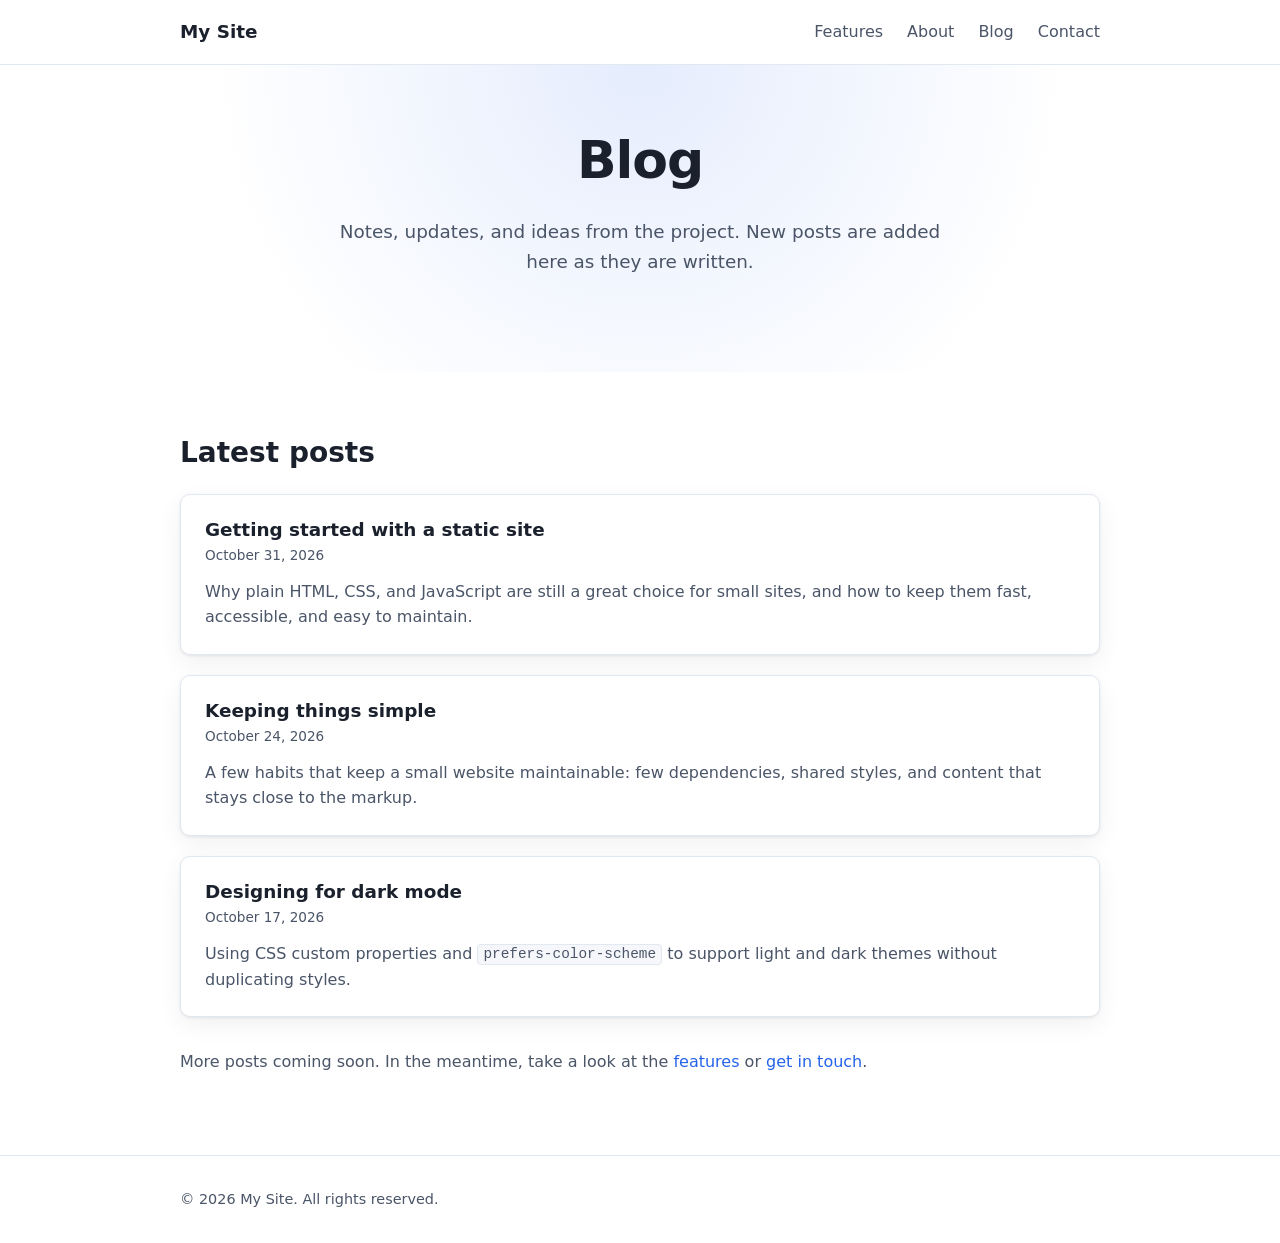
==== blog.html @ e21bb51b "chore: automated update from opencode prompt" ====
<!DOCTYPE html>
<html lang="en">
  <head>
    <meta charset="utf-8" />
    <meta name="viewport" content="width=device-width, initial-scale=1" />
    <title>Blog — My Site</title>
    <meta
      name="description"
      content="Notes, updates, and ideas from My Site."
    />
    <link rel="stylesheet" href="assets/styles.css" />
    <link rel="icon" href="assets/favicon.svg" type="image/svg+xml" />
  </head>
  <body>
    <a class="skip-link" href="#main">Skip to content</a>

    <header class="site-header">
      <div class="container header-inner">
        <a class="brand" href="index.html">My Site</a>

        <button
          class="nav-toggle"
          type="button"
          aria-expanded="false"
          aria-controls="site-nav"
        >
          Menu
        </button>

        <nav id="site-nav" class="site-nav" aria-label="Main">
          <ul>
            <li><a href="index.html#features">Features</a></li>
            <li><a href="index.html#about">About</a></li>
            <li><a href="blog.html" aria-current="page">Blog</a></li>
            <li><a href="index.html#contact">Contact</a></li>
          </ul>
        </nav>
      </div>
    </header>

    <main id="main">
      <section class="hero hero-compact">
        <div class="container">
          <h1>Blog</h1>
          <p class="lead">
            Notes, updates, and ideas from the project. New posts are added
            here as they are written.
          </p>
        </div>
      </section>

      <section class="section">
        <div class="container">
          <h2>Latest posts</h2>

          <div class="post-list">
            <article class="post">
              <h3><a href="#">Getting started with a static site</a></h3>
              <p class="post-meta">
                <time datetime="2026-10-31">October 31, 2026</time>
              </p>
              <p>
                Why plain HTML, CSS, and JavaScript are still a great choice for
                small sites, and how to keep them fast, accessible, and easy to
                maintain.
              </p>
            </article>

            <article class="post">
              <h3><a href="#">Keeping things simple</a></h3>
              <p class="post-meta">
                <time datetime="2026-10-24">October 24, 2026</time>
              </p>
              <p>
                A few habits that keep a small website maintainable: few
                dependencies, shared styles, and content that stays close to the
                markup.
              </p>
            </article>

            <article class="post">
              <h3><a href="#">Designing for dark mode</a></h3>
              <p class="post-meta">
                <time datetime="2026-10-17">October 17, 2026</time>
              </p>
              <p>
                Using CSS custom properties and <code>prefers-color-scheme</code>
                to support light and dark themes without duplicating styles.
              </p>
            </article>
          </div>

          <p class="post-more">
            More posts coming soon. In the meantime, take a look at the
            <a href="index.html#features">features</a> or
            <a href="index.html#contact">get in touch</a>.
          </p>
        </div>
      </section>
    </main>

    <footer class="site-footer">
      <div class="container">
        <p>&copy; <span id="year"></span> My Site. All rights reserved.</p>
      </div>
    </footer>

    <script src="assets/main.js" defer></script>
  </body>
</html>
---- assets/styles.css ----
:root {
  --bg: #ffffff;
  --bg-alt: #f5f7fa;
  --text: #1a202c;
  --text-muted: #4a5568;
  --accent: #2563eb;
  --accent-hover: #1d4ed8;
  --border: #e2e8f0;
  --radius: 10px;
  --shadow: 0 1px 3px rgba(0, 0, 0, 0.08), 0 8px 24px rgba(0, 0, 0, 0.06);
  --max-width: 960px;
}

@media (prefers-color-scheme: dark) {
  :root {
    --bg: #0f172a;
    --bg-alt: #1e293b;
    --text: #e2e8f0;
    --text-muted: #94a3b8;
    --accent: #60a5fa;
    --accent-hover: #93c5fd;
    --border: #334155;
    --shadow: 0 1px 3px rgba(0, 0, 0, 0.4), 0 8px 24px rgba(0, 0, 0, 0.3);
  }
}

*,
*::before,
*::after {
  box-sizing: border-box;
}

html {
  scroll-behavior: smooth;
}

body {
  margin: 0;
  font-family: system-ui, -apple-system, "Segoe UI", Roboto, Helvetica, Arial,
    sans-serif;
  line-height: 1.6;
  color: var(--text);
  background: var(--bg);
}

img {
  max-width: 100%;
  height: auto;
}

a {
  color: var(--accent);
  text-decoration: none;
}

a:hover {
  text-decoration: underline;
}

h1,
h2,
h3 {
  line-height: 1.2;
  margin: 0 0 0.5em;
}

code {
  font-family: ui-monospace, SFMono-Regular, "SF Mono", Menlo, Consolas,
    monospace;
  font-size: 0.9em;
  background: var(--bg-alt);
  border: 1px solid var(--border);
  border-radius: 4px;
  padding: 0.1em 0.35em;
}

.container {
  width: 100%;
  max-width: var(--max-width);
  margin: 0 auto;
  padding: 0 1.25rem;
}

.skip-link {
  position: absolute;
  left: -9999px;
  top: 0;
  background: var(--accent);
  color: #fff;
  padding: 0.5rem 1rem;
  z-index: 100;
}

.skip-link:focus {
  left: 0;
}

/* Header */

.site-header {
  position: sticky;
  top: 0;
  z-index: 50;
  background: color-mix(in srgb, var(--bg) 90%, transparent);
  backdrop-filter: blur(8px);
  border-bottom: 1px solid var(--border);
}

.header-inner {
  display: flex;
  align-items: center;
  justify-content: space-between;
  min-height: 64px;
  gap: 1rem;
}

.brand {
  font-weight: 700;
  font-size: 1.15rem;
  color: var(--text);
}

.brand:hover {
  text-decoration: none;
}

.site-nav ul {
  display: flex;
  gap: 1.5rem;
  list-style: none;
  margin: 0;
  padding: 0;
}

.site-nav a {
  color: var(--text-muted);
  font-weight: 500;
}

.site-nav a:hover {
  color: var(--accent);
  text-decoration: none;
}

.nav-toggle {
  display: none;
  background: none;
  border: 1px solid var(--border);
  border-radius: 6px;
  color: var(--text);
  font: inherit;
  padding: 0.35rem 0.75rem;
  cursor: pointer;
}

/* Hero */

.hero {
  padding: 6rem 0;
  text-align: center;
  background: radial-gradient(
    circle at 50% 0%,
    color-mix(in srgb, var(--accent) 12%, transparent),
    transparent 60%
  );
}

.hero h1 {
  font-size: clamp(2rem, 5vw, 3.25rem);
  letter-spacing: -0.02em;
}

.lead {
  max-width: 620px;
  margin: 0 auto 2rem;
  font-size: 1.15rem;
  color: var(--text-muted);
}

.hero-actions {
  display: flex;
  flex-wrap: wrap;
  justify-content: center;
  gap: 0.75rem;
}

.button {
  display: inline-block;
  padding: 0.7rem 1.4rem;
  border-radius: var(--radius);
  background: var(--accent);
  color: #fff;
  font-weight: 600;
  border: 1px solid transparent;
}

.button:hover {
  background: var(--accent-hover);
  text-decoration: none;
}

.button-ghost {
  background: transparent;
  color: var(--text);
  border-color: var(--border);
}

.button-ghost:hover {
  background: var(--bg-alt);
  color: var(--text);
}

/* Sections */

.section {
  padding: 4rem 0;
}

.section-alt {
  background: var(--bg-alt);
}

.section h2 {
  font-size: 1.75rem;
}

.grid {
  display: grid;
  grid-template-columns: repeat(auto-fit, minmax(220px, 1fr));
  gap: 1.25rem;
  margin-top: 1.5rem;
}

.card {
  padding: 1.5rem;
  background: var(--bg);
  border: 1px solid var(--border);
  border-radius: var(--radius);
  box-shadow: var(--shadow);
}

.card h3 {
  font-size: 1.1rem;
}

.card p {
  margin: 0;
  color: var(--text-muted);
}

/* Blog */

.hero-compact {
  padding: 4rem 0;
}

.post-list {
  display: grid;
  gap: 1.25rem;
  margin-top: 1.5rem;
}

.post {
  padding: 1.5rem;
  background: var(--bg);
  border: 1px solid var(--border);
  border-radius: var(--radius);
  box-shadow: var(--shadow);
}

.post h3 {
  font-size: 1.15rem;
  margin-bottom: 0.25rem;
}

.post h3 a {
  color: var(--text);
}

.post h3 a:hover {
  color: var(--accent);
  text-decoration: none;
}

.post p {
  margin: 0 0 0.75rem;
  color: var(--text-muted);
}

.post p:last-child {
  margin-bottom: 0;
}

.post-meta {
  margin: 0 0 0.75rem;
  font-size: 0.85rem;
  color: var(--text-muted);
}

.post-more {
  margin-top: 2rem;
  color: var(--text-muted);
}

/* Footer */

.site-footer {
  padding: 2rem 0;
  border-top: 1px solid var(--border);
  color: var(--text-muted);
  font-size: 0.9rem;
}

.site-footer p {
  margin: 0;
}

/* Mobile nav */

@media (max-width: 640px) {
  .nav-toggle {
    display: inline-block;
  }

  .site-nav {
    display: none;
    position: absolute;
    top: 100%;
    left: 0;
    right: 0;
    background: var(--bg);
    border-bottom: 1px solid var(--border);
    padding: 0.75rem 1.25rem;
  }

  .site-nav.is-open {
    display: block;
  }

  .site-nav ul {
    flex-direction: column;
    gap: 0.75rem;
  }
}

@media (prefers-reduced-motion: reduce) {
  html {
    scroll-behavior: auto;
  }
}
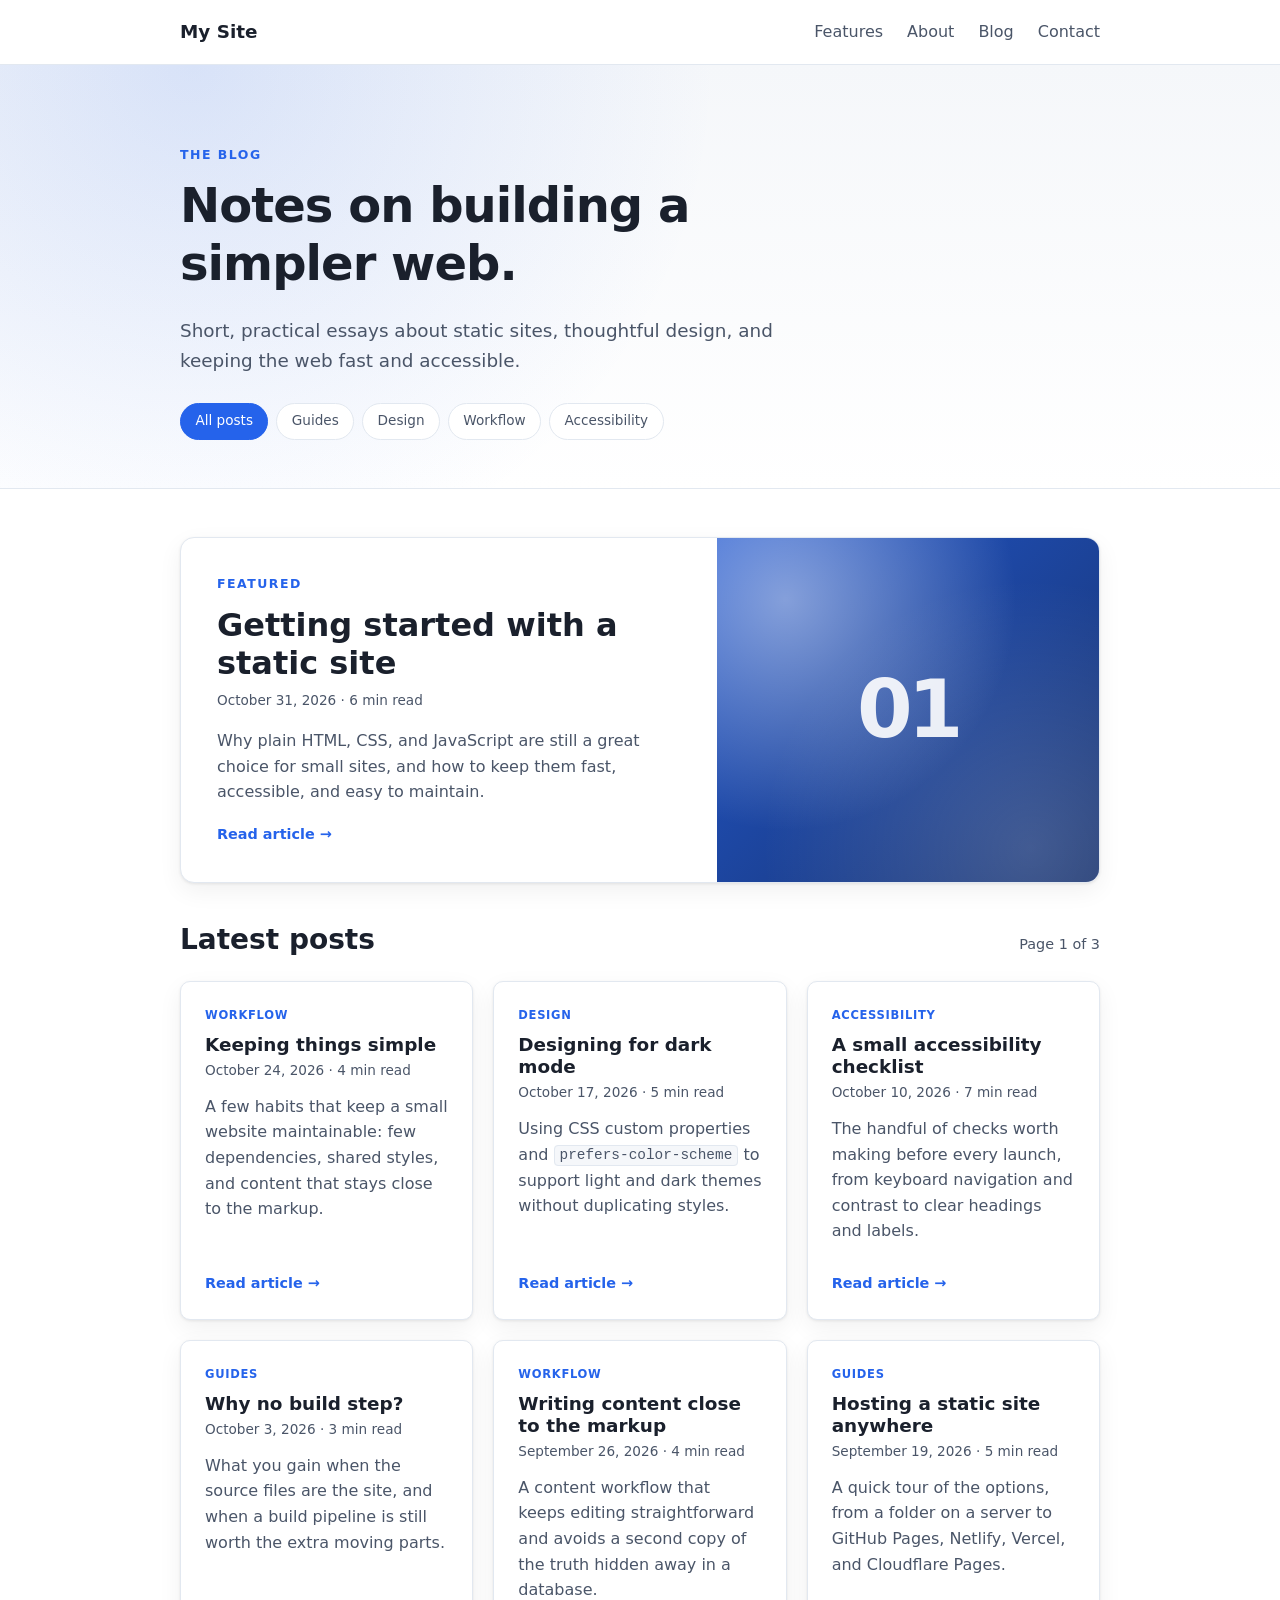
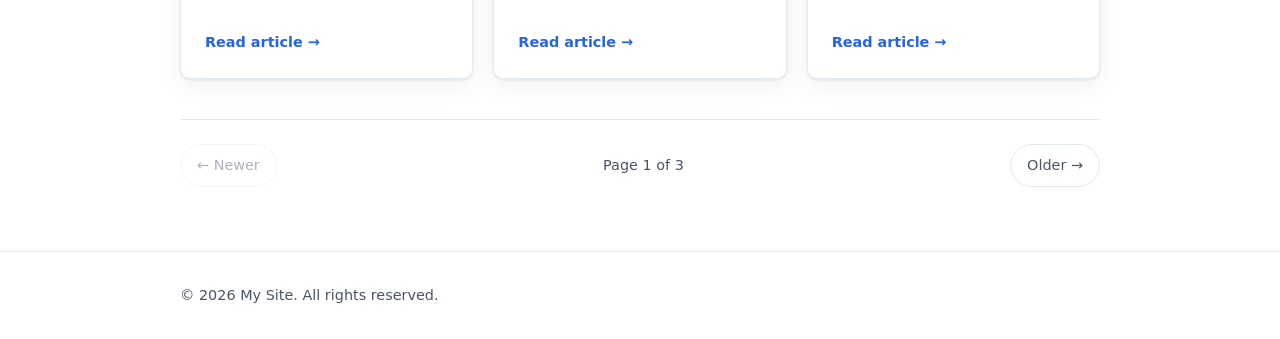
==== commit ad0e266b: "chore: automated update from opencode prompt" ====
--- a/blog.html
+++ b/blog.html
@@ -4,107 +4,14 @@
     <meta charset="utf-8" />
     <meta name="viewport" content="width=device-width, initial-scale=1" />
     <title>Blog — My Site</title>
-    <meta
-      name="description"
-      content="Notes, updates, and ideas from My Site."
-    />
-    <link rel="stylesheet" href="assets/styles.css" />
-    <link rel="icon" href="assets/favicon.svg" type="image/svg+xml" />
+    <link rel="canonical" href="blog/" />
+    <meta name="robots" content="noindex" />
+    <meta http-equiv="refresh" content="0; url=blog/" />
+    <script>
+      window.location.replace("blog/");
+    </script>
   </head>
   <body>
-    <a class="skip-link" href="#main">Skip to content</a>
-
-    <header class="site-header">
-      <div class="container header-inner">
-        <a class="brand" href="index.html">My Site</a>
-
-        <button
-          class="nav-toggle"
-          type="button"
-          aria-expanded="false"
-          aria-controls="site-nav"
-        >
-          Menu
-        </button>
-
-        <nav id="site-nav" class="site-nav" aria-label="Main">
-          <ul>
-            <li><a href="index.html#features">Features</a></li>
-            <li><a href="index.html#about">About</a></li>
-            <li><a href="blog.html" aria-current="page">Blog</a></li>
-            <li><a href="index.html#contact">Contact</a></li>
-          </ul>
-        </nav>
-      </div>
-    </header>
-
-    <main id="main">
-      <section class="hero hero-compact">
-        <div class="container">
-          <h1>Blog</h1>
-          <p class="lead">
-            Notes, updates, and ideas from the project. New posts are added
-            here as they are written.
-          </p>
-        </div>
-      </section>
-
-      <section class="section">
-        <div class="container">
-          <h2>Latest posts</h2>
-
-          <div class="post-list">
-            <article class="post">
-              <h3><a href="#">Getting started with a static site</a></h3>
-              <p class="post-meta">
-                <time datetime="2026-10-31">October 31, 2026</time>
-              </p>
-              <p>
-                Why plain HTML, CSS, and JavaScript are still a great choice for
-                small sites, and how to keep them fast, accessible, and easy to
-                maintain.
-              </p>
-            </article>
-
-            <article class="post">
-              <h3><a href="#">Keeping things simple</a></h3>
-              <p class="post-meta">
-                <time datetime="2026-10-24">October 24, 2026</time>
-              </p>
-              <p>
-                A few habits that keep a small website maintainable: few
-                dependencies, shared styles, and content that stays close to the
-                markup.
-              </p>
-            </article>
-
-            <article class="post">
-              <h3><a href="#">Designing for dark mode</a></h3>
-              <p class="post-meta">
-                <time datetime="2026-10-17">October 17, 2026</time>
-              </p>
-              <p>
-                Using CSS custom properties and <code>prefers-color-scheme</code>
-                to support light and dark themes without duplicating styles.
-              </p>
-            </article>
-          </div>
-
-          <p class="post-more">
-            More posts coming soon. In the meantime, take a look at the
-            <a href="index.html#features">features</a> or
-            <a href="index.html#contact">get in touch</a>.
-          </p>
-        </div>
-      </section>
-    </main>
-
-    <footer class="site-footer">
-      <div class="container">
-        <p>&copy; <span id="year"></span> My Site. All rights reserved.</p>
-      </div>
-    </footer>
-
-    <script src="assets/main.js" defer></script>
+    <p>This page has moved to <a href="blog/">the blog</a>.</p>
   </body>
 </html>
